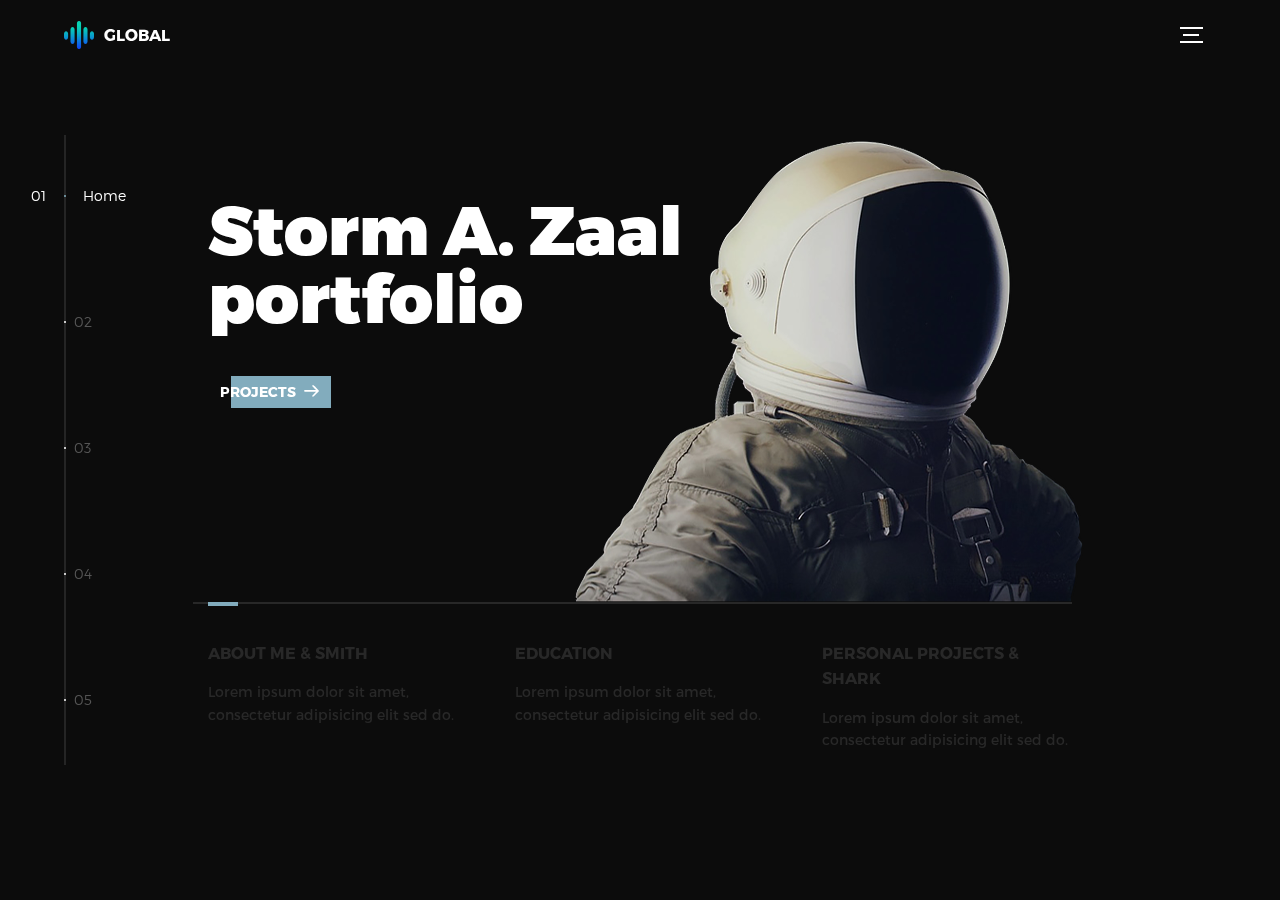
==== index.html @ e96b4e71 "another test" ====
<!DOCTYPE html>
<html lang="en">
<head>
  <title>Global</title>
  <meta charset="utf-8">
  <meta name="viewport" content="width=device-width, initial-scale=1">
  <meta http-equiv="X-UA-Compatible" content="IE=edge">
  <meta name="description" content="HTML5 website template">
  <meta name="keywords" content="global, template, html, sass, jquery">
  <meta name="author" content="Bucky Maler">
  <link rel="stylesheet" href="assets/css/main.css">
</head>
<body>

<!-- notification for small viewports and landscape oriented smartphones -->
<div class="device-notification">
  <a class="device-notification--logo" href="#0">
    <img src="assets/img/logo.png" alt="Global">
    <p>Global</p>
  </a>
  <p class="device-notification--message">We must request you orient your device to portrait or find a larger screen. You won't be disappointed.</p>
</div>

<div class="perspective effect-rotate-left">
  <div class="container"><div class="outer-nav--return"></div>
    <div id="viewport" class="l-viewport">
      <div class="l-wrapper">
        <header class="header">
          <a class="header--logo" href="#0">
            <img src="assets/img/logo.png" alt="Global">
            <p>Global</p>
          </a>
          <button class="header--cta cta">Hire Us</button>
          <div class="header--nav-toggle">
            <span></span>
          </div>
        </header>
        <nav class="l-side-nav">
          <ul class="side-nav">
            <li class="is-active"><span>Home</span></li>
            <li><span>Works</span></li>
            <li><span>About</span></li>
            <li><span>Contact</span></li>
            <li><span>Hire us</span></li>
          </ul>
        </nav>
        <ul class="l-main-content main-content">
          <li class="l-section section section--is-active">
            <div class="intro">
              <div class="intro--banner">
                <h1>Storm A. Zaal<br>portfolio</h1>
                <button class="cta">Projects
                  <svg version="1.1" id="Layer_1" xmlns="http://www.w3.org/2000/svg" xmlns:xlink="http://www.w3.org/1999/xlink" x="0px" y="0px" viewBox="0 0 150 118" style="enable-background:new 0 0 150 118;" xml:space="preserve">
                  <g transform="translate(0.000000,118.000000) scale(0.100000,-0.100000)">
                    <path d="M870,1167c-34-17-55-57-46-90c3-15,81-100,194-211l187-185l-565-1c-431,0-571-3-590-13c-55-28-64-94-18-137c21-20,33-20,597-20h575l-192-193C800,103,794,94,849,39c20-20,39-29,61-29c28,0,63,30,298,262c147,144,272,271,279,282c30,51,23,60-219,304C947,1180,926,1196,870,1167z"/>
                  </g>
                  </svg>
                  <span class="btn-background"></span>
                </button>
                <img src="assets/img/introduction-visual.png" alt="Welcome">
              </div>
              <div class="intro--options">
                <a href="#0">
                  <h3>About me &amp; Smith</h3>
                  <p>Lorem ipsum dolor sit amet, consectetur adipisicing elit sed do.</p>
                </a>
                <a href="#0">
                  <h3>Education</h3>
                  <p>Lorem ipsum dolor sit amet, consectetur adipisicing elit sed do.</p>
                </a>
                <a href="#0">
                  <h3>Personal projects &amp; shark</h3>
                  <p>Lorem ipsum dolor sit amet, consectetur adipisicing elit sed do.</p>
                </a>
              </div>
            </div>
          </li>
          <li class="l-section section">
            <div class="work">
              <h2>Selected work</h2>
              <div class="work--lockup">
                <ul class="slider">
                  <li class="slider--item slider--item-left">
                    <a href="#0">
                      <div class="slider--item-image">
                        <img src="assets/img/work-victory.jpg" alt="Victory">
                      </div>
                      <p class="slider--item-title">Victory</p>
                      <p class="slider--item-description">Lorem ipsum dolor sit amet, consectetur adipisicing elit sed do.</p>
                    </a>
                  </li>
                  <li class="slider--item slider--item-center">
                    <a href="#0">
                      <div class="slider--item-image">
                        <img src="assets/img/work-metiew-smith.jpg" alt="Metiew and Smith">
                      </div>
                      <p class="slider--item-title">Project Unframed</p>
                      <p class="slider--item-description">Lorem ipsum dolor sit amet, consectetur adipisicing elit sed do.</p>
                    </a>
                  </li>
                  <li class="slider--item slider--item-right">
                    <a href="#0">
                      <div class="slider--item-image">
                        <img src="assets/img/work-alex-nowak.jpg" alt="Alex Nowak">
                      </div>
                      <p class="slider--item-title">Alex Nowak</p>
                      <p class="slider--item-description">Lorem ipsum dolor sit amet, consectetur adipisicing elit sed do.</p>
                    </a>
                  </li>
                </ul>
                <div class="slider--prev">
                  <svg version="1.1" id="Layer_1" xmlns="http://www.w3.org/2000/svg" xmlns:xlink="http://www.w3.org/1999/xlink" x="0px" y="0px"
                  viewBox="0 0 150 118" style="enable-background:new 0 0 150 118;" xml:space="preserve">
                  <g transform="translate(0.000000,118.000000) scale(0.100000,-0.100000)">
                    <path d="M561,1169C525,1155,10,640,3,612c-3-13,1-36,8-52c8-15,134-145,281-289C527,41,562,10,590,10c22,0,41,9,61,29
                    c55,55,49,64-163,278L296,510h575c564,0,576,0,597,20c46,43,37,109-18,137c-19,10-159,13-590,13l-565,1l182,180
                    c101,99,187,188,193,199c16,30,12,57-12,84C631,1174,595,1183,561,1169z"/>
                  </g>
                  </svg>
                </div>
                <div class="slider--next">
                  <svg version="1.1" id="Layer_1" xmlns="http://www.w3.org/2000/svg" xmlns:xlink="http://www.w3.org/1999/xlink" x="0px" y="0px" viewBox="0 0 150 118" style="enable-background:new 0 0 150 118;" xml:space="preserve">
                  <g transform="translate(0.000000,118.000000) scale(0.100000,-0.100000)">
                    <path d="M870,1167c-34-17-55-57-46-90c3-15,81-100,194-211l187-185l-565-1c-431,0-571-3-590-13c-55-28-64-94-18-137c21-20,33-20,597-20h575l-192-193C800,103,794,94,849,39c20-20,39-29,61-29c28,0,63,30,298,262c147,144,272,271,279,282c30,51,23,60-219,304C947,1180,926,1196,870,1167z"/>
                  </g>
                  </svg>
                </div>
              </div>
            </div>
          </li>
          <li class="l-section section">
            <div class="about">
              <div class="about--banner">
                <h2>I am<br>testing this<br>about<br>page</h2>
                  <span>
                    <svg version="1.1" id="Layer_1" xmlns="http://www.w3.org/2000/svg" xmlns:xlink="http://www.w3.org/1999/xlink" x="0px" y="0px" viewBox="0 0 150 118" style="enable-background:new 0 0 150 118;" xml:space="preserve">
                    <g transform="translate(0.000000,118.000000) scale(0.100000,-0.100000)">
                      <path d="M870,1167c-34-17-55-57-46-90c3-15,81-100,194-211l187-185l-565-1c-431,0-571-3-590-13c-55-28-64-94-18-137c21-20,33-20,597-20h575l-192-193C800,103,794,94,849,39c20-20,39-29,61-29c28,0,63,30,298,262c147,144,272,271,279,282c30,51,23,60-219,304C947,1180,926,1196,870,1167z"/>
                    </g>
                    </svg>
                  </span>
                </a>
                <img src="assets/img/about-visual.png" alt="About Us">
              </div>
              <div class="about--options">
                <a href="#0">
                  <h3>Winners</h3>
                </a>
                <a href="#0">
                  <h3>Philosophy</h3>
                </a>
                <a href="#0">
                  <h3>History</h3>
                </a>
              </div>
            </div>
          </li>
          <li class="l-section section">
            <div class="contact">
              <div class="contact--lockup">
                <div class="modal">
                  <div class="modal--information">
                    <p>Pawia 5, 31-154 Kraków, Poland</p>
                    <a href="mailto:ouremail@gmail.com">ouremail@gmail.com</a>
                    <a href="tel:+148126287560">+48 12 628 75 60</a>
                  </div>
                  <ul class="modal--options">
                    <li><a href="#0">Bēhance</a></li>
                    <li><a href="#0">dribbble</a></li>
                    <li><a href="mailto:ouremail@gmail.com">Contact Us</a></li>
                  </ul>
                </div>
              </div>
            </div>
          </li>
          <li class="l-section section">
            <div class="hire">
              <h2>You want us to do</h2>
              <!-- checkout formspree.io for easy form setup -->
              <form class="work-request">
                <div class="work-request--options">
                  <span class="options-a">
                    <input id="opt-1" type="checkbox" value="app design">
                    <label for="opt-1">
                      <svg version="1.1" id="Layer_1" xmlns="http://www.w3.org/2000/svg" xmlns:xlink="http://www.w3.org/1999/xlink" x="0px" y="0px"
                      viewBox="0 0 150 111" style="enable-background:new 0 0 150 111;" xml:space="preserve">
                      <g transform="translate(0.000000,111.000000) scale(0.100000,-0.100000)">
                        <path d="M950,705L555,310L360,505C253,612,160,700,155,700c-6,0-44-34-85-75l-75-75l278-278L550-5l475,475c261,261,475,480,475,485c0,13-132,145-145,145C1349,1100,1167,922,950,705z"/>
                      </g>
                      </svg>
                      App Design
                    </label>
                    <input id="opt-2" type="checkbox" value="graphic design">
                    <label for="opt-2">
                      <svg version="1.1" id="Layer_1" xmlns="http://www.w3.org/2000/svg" xmlns:xlink="http://www.w3.org/1999/xlink" x="0px" y="0px"
                      viewBox="0 0 150 111" style="enable-background:new 0 0 150 111;" xml:space="preserve">
                      <g transform="translate(0.000000,111.000000) scale(0.100000,-0.100000)">
                        <path d="M950,705L555,310L360,505C253,612,160,700,155,700c-6,0-44-34-85-75l-75-75l278-278L550-5l475,475c261,261,475,480,475,485c0,13-132,145-145,145C1349,1100,1167,922,950,705z"/>
                      </g>
                      </svg>
                      Graphic Design
                    </label>
                    <input id="opt-3" type="checkbox" value="motion design">
                    <label for="opt-3">
                      <svg version="1.1" id="Layer_1" xmlns="http://www.w3.org/2000/svg" xmlns:xlink="http://www.w3.org/1999/xlink" x="0px" y="0px"
                      viewBox="0 0 150 111" style="enable-background:new 0 0 150 111;" xml:space="preserve">
                      <g transform="translate(0.000000,111.000000) scale(0.100000,-0.100000)">
                        <path d="M950,705L555,310L360,505C253,612,160,700,155,700c-6,0-44-34-85-75l-75-75l278-278L550-5l475,475c261,261,475,480,475,485c0,13-132,145-145,145C1349,1100,1167,922,950,705z"/>
                      </g>
                      </svg>
                      Motion Design
                    </label>
                  </span>
                  <span class="options-b">
                    <input id="opt-4" type="checkbox" value="ux design">
                    <label for="opt-4">
                      <svg version="1.1" id="Layer_1" xmlns="http://www.w3.org/2000/svg" xmlns:xlink="http://www.w3.org/1999/xlink" x="0px" y="0px"
                      viewBox="0 0 150 111" style="enable-background:new 0 0 150 111;" xml:space="preserve">
                      <g transform="translate(0.000000,111.000000) scale(0.100000,-0.100000)">
                        <path d="M950,705L555,310L360,505C253,612,160,700,155,700c-6,0-44-34-85-75l-75-75l278-278L550-5l475,475c261,261,475,480,475,485c0,13-132,145-145,145C1349,1100,1167,922,950,705z"/>
                      </g>
                      </svg>
                      UX Design
                    </label>
                    <input id="opt-5" type="checkbox" value="webdesign">
                    <label for="opt-5">
                      <svg version="1.1" id="Layer_1" xmlns="http://www.w3.org/2000/svg" xmlns:xlink="http://www.w3.org/1999/xlink" x="0px" y="0px"
                      viewBox="0 0 150 111" style="enable-background:new 0 0 150 111;" xml:space="preserve">
                      <g transform="translate(0.000000,111.000000) scale(0.100000,-0.100000)">
                        <path d="M950,705L555,310L360,505C253,612,160,700,155,700c-6,0-44-34-85-75l-75-75l278-278L550-5l475,475c261,261,475,480,475,485c0,13-132,145-145,145C1349,1100,1167,922,950,705z"/>
                      </g>
                      </svg>
                      Webdesign
                    </label>
                    <input id="opt-6" type="checkbox" value="marketing">
                    <label for="opt-6">
                      <svg version="1.1" id="Layer_1" xmlns="http://www.w3.org/2000/svg" xmlns:xlink="http://www.w3.org/1999/xlink" x="0px" y="0px"
                      viewBox="0 0 150 111" style="enable-background:new 0 0 150 111;" xml:space="preserve">
                      <g transform="translate(0.000000,111.000000) scale(0.100000,-0.100000)">
                        <path d="M950,705L555,310L360,505C253,612,160,700,155,700c-6,0-44-34-85-75l-75-75l278-278L550-5l475,475c261,261,475,480,475,485c0,13-132,145-145,145C1349,1100,1167,922,950,705z"/>
                      </g>
                      </svg>
                      Marketing
                    </label>
                  </span>
                </div>
                <div class="work-request--information">
                  <div class="information-name">
                    <input id="name" type="text" spellcheck="false">
                    <label for="name">Name</label>
                  </div>
                  <div class="information-email">
                    <input id="email" type="email" spellcheck="false">
                    <label for="email">Email</label>
                  </div>
                </div>
                <input type="submit" value="Send Request">
              </form>
            </div>
          </li>
        </ul>
      </div>
    </div>
  </div>
  <ul class="outer-nav">
    <li class="is-active">Home</li>
    <li>Works</li>
    <li>About</li>
    <li>Contact</li>
    <li>Hire us</li>
  </ul>
</div>

<script src="https://ajax.googleapis.com/ajax/libs/jquery/2.2.4/jquery.min.js"></script>
<script>window.jQuery || document.write('<script src="assets/js/vendor/jquery-2.2.4.min.js"><\/script>')</script>
<script src="assets/js/functions.js"></script>
</body>
</html>
---- assets/css/main.css ----
@font-face{font-family:'Montserrat';src:url("fonts/Montserrat-Black.eot");src:local("☺"),url("fonts/Montserrat-Black.woff") format("woff"),url("fonts/Montserrat-Black.ttf") format("truetype"),url("fonts/Montserrat-Black.svg") format("svg");font-weight:900;font-style:normal}@font-face{font-family:'Montserrat';src:url("fonts/Montserrat-Bold.eot");src:local("☺"),url("fonts/Montserrat-Bold.woff") format("woff"),url("fonts/Montserrat-Bold.ttf") format("truetype"),url("fonts/Montserrat-Bold.svg") format("svg");font-weight:700;font-style:normal}@font-face{font-family:'Montserrat';src:url("fonts/Montserrat-Regular.eot");src:local("☺"),url("fonts/Montserrat-Regular.woff") format("woff"),url("fonts/Montserrat-Regular.ttf") format("truetype"),url("fonts/Montserrat-Regular.svg") format("svg");font-weight:400;font-style:normal}@font-face{font-family:'Montserrat';src:url("fonts/Montserrat-Light.eot");src:local("☺"),url("fonts/Montserrat-Light.woff") format("woff"),url("fonts/Montserrat-Light.ttf") format("truetype"),url("fonts/Montserrat-Light.svg") format("svg");font-weight:300;font-style:normal}/*! normalize.css v3.0.2 | MIT License | git.io/normalize */html{font-family:sans-serif;-ms-text-size-adjust:100%;-webkit-text-size-adjust:100%}body{margin:0}article,aside,details,figcaption,figure,footer,header,hgroup,main,menu,nav,section,summary{display:block}audio,canvas,progress,video{display:inline-block;vertical-align:baseline}audio:not([controls]){display:none;height:0}[hidden],template{display:none}a{background-color:transparent}a:active,a:hover{outline:0}abbr[title]{border-bottom:1px dotted}b,strong{font-weight:bold}dfn{font-style:italic}h1{font-size:2em;margin:0.67em 0}mark{background:#ff0;color:#000}small{font-size:80%}sub,sup{font-size:75%;line-height:0;position:relative;vertical-align:baseline}sup{top:-0.5em}sub{bottom:-0.25em}img{border:0}svg:not(:root){overflow:hidden}figure{margin:1em 40px}hr{box-sizing:content-box;height:0}pre{overflow:auto}code,kbd,pre,samp{font-family:monospace, monospace;font-size:1em}button,input,optgroup,select,textarea{color:inherit;font:inherit;margin:0}button{overflow:visible}button,select{text-transform:none}button,html input[type="button"],input[type="reset"],input[type="submit"]{-webkit-appearance:button;cursor:pointer}button[disabled],html input[disabled]{cursor:default}button::-moz-focus-inner,input::-moz-focus-inner{border:0;padding:0}input{line-height:normal}input[type="checkbox"],input[type="radio"]{box-sizing:border-box;padding:0}input[type="number"]::-webkit-inner-spin-button,input[type="number"]::-webkit-outer-spin-button{height:auto}input[type="search"]{-webkit-appearance:textfield;box-sizing:content-box}input[type="search"]::-webkit-search-cancel-button,input[type="search"]::-webkit-search-decoration{-webkit-appearance:none}fieldset{border:1px solid #c0c0c0;margin:0 2px;padding:0.35em 0.625em 0.75em}legend{border:0;padding:0}textarea{overflow:auto}optgroup{font-weight:bold}table{border-collapse:collapse;border-spacing:0}td,th{padding:0}::-moz-selection{background:#FFF498}::selection{background:#FFF498}::-moz-selection{background:#FFF498}img::-moz-selection{background:transparent}img::selection{background:transparent}img::-moz-selection{background:transparent}body{-webkit-tap-highlight-color:#FFF498}body{background-color:#0c0c0c;font-size:14px;line-height:1.6;font-family:"Montserrat",sans-serif;color:#fff;-webkit-font-smoothing:antialiased;-webkit-text-size-adjust:100%}.l-viewport{position:relative;width:100%;height:100vh;box-shadow:0 0 45px 5px rgba(0,0,0,0.85);overflow:hidden}.l-wrapper{position:relative;width:1440px;max-width:90%;height:100%;margin:0 auto}.l-side-nav{position:absolute;left:0;display:-webkit-box;display:-webkit-flex;display:-ms-flexbox;display:flex;height:100%;-webkit-box-align:center;-webkit-align-items:center;-ms-flex-align:center;align-items:center}.l-side-nav::before{content:"";position:absolute;top:50%;left:0;-webkit-transform:translateY(-50%);transform:translateY(-50%);width:2px;height:70%;max-height:750px;background-color:#555;opacity:.35;z-index:10}@media (max-width: 1180px){.l-side-nav{display:none}}.l-main-content{position:relative;width:100%;height:100%;margin:0;padding:0;list-style:none}.l-section{position:absolute;width:100%;height:100%}.device-notification{display:none;position:fixed;top:0;left:0;width:100%;height:100%;-webkit-box-orient:vertical;-webkit-box-direction:normal;-webkit-flex-direction:column;-ms-flex-direction:column;flex-direction:column;-webkit-box-align:center;-webkit-align-items:center;-ms-flex-align:center;-ms-grid-row-align:center;align-items:center;-webkit-box-pack:center;-webkit-justify-content:center;-ms-flex-pack:center;justify-content:center;background-color:#0c0c0c;z-index:12}.device-notification--logo{display:-webkit-box;display:-webkit-flex;display:-ms-flexbox;display:flex;-webkit-box-align:center;-webkit-align-items:center;-ms-flex-align:center;align-items:center;text-decoration:none;color:#fff}.device-notification--logo p{margin:0 0 0 10px;font-size:16px;font-weight:700;text-transform:uppercase}.device-notification--message{width:70%;margin:30px 0 0 0;font-weight:700;text-align:center}@media (max-width: 767px) and (min-width: 601px) and (max-height: 680px){.device-notification{display:-webkit-box;display:-webkit-flex;display:-ms-flexbox;display:flex}}@media (max-width: 600px) and (min-width: 480px) and (max-height: 580px){.device-notification{display:-webkit-box;display:-webkit-flex;display:-ms-flexbox;display:flex}}@media (max-width: 736px) and (min-width: 360px) and (orientation: landscape){.device-notification{display:-webkit-box;display:-webkit-flex;display:-ms-flexbox;display:flex}}@media(max-width: 359px){.device-notification{display:-webkit-box;display:-webkit-flex;display:-ms-flexbox;display:flex}}.section{opacity:0;visibility:hidden;-webkit-transition:opacity .4s ease-in-out,visibility 0s .4s;transition:opacity .4s ease-in-out,visibility 0s .4s}.section--is-active{opacity:1;visibility:visible;z-index:1;-webkit-transition:opacity .4s ease-in-out .4s;transition:opacity .4s ease-in-out .4s}.section--next{-webkit-transform:translateY(-45px);transform:translateY(-45px);-webkit-transition:-webkit-transform .4s ease-in-out;transition:-webkit-transform .4s ease-in-out;transition:transform .4s ease-in-out;transition:transform .4s ease-in-out, -webkit-transform .4s ease-in-out}.section--prev{-webkit-transform:translateY(45px);transform:translateY(45px);-webkit-transition:-webkit-transform .4s ease-in-out;transition:-webkit-transform .4s ease-in-out;transition:transform .4s ease-in-out;transition:transform .4s ease-in-out, -webkit-transform .4s ease-in-out}.header{position:absolute;top:0;left:0;display:-webkit-box;display:-webkit-flex;display:-ms-flexbox;display:flex;width:100%;height:70px;-webkit-box-align:center;-webkit-align-items:center;-ms-flex-align:center;align-items:center;-webkit-box-pack:justify;-webkit-justify-content:space-between;-ms-flex-pack:justify;justify-content:space-between;z-index:10}.header--logo{display:-webkit-box;display:-webkit-flex;display:-ms-flexbox;display:flex;-webkit-box-align:center;-webkit-align-items:center;-ms-flex-align:center;align-items:center;text-decoration:none;color:#fff}.header--logo p{margin:0 0 0 10px;font-size:16px;font-weight:700;text-transform:uppercase}.header--nav-toggle{display:-webkit-box;display:-webkit-flex;display:-ms-flexbox;display:flex;width:50px;height:50px;-webkit-box-orient:vertical;-webkit-box-direction:normal;-webkit-flex-direction:column;-ms-flex-direction:column;flex-direction:column;-webkit-box-align:center;-webkit-align-items:center;-ms-flex-align:center;align-items:center;-webkit-box-pack:center;-webkit-justify-content:center;-ms-flex-pack:center;justify-content:center;cursor:pointer}.header--nav-toggle span,.header--nav-toggle::before,.header--nav-toggle::after{content:"";position:relative;width:16px;height:2px;background-color:#fff}.header--nav-toggle::before{bottom:5px;width:23px}.header--nav-toggle::after{top:5px;width:23px}.header--cta{position:absolute;top:50%;left:50%;-webkit-transform:translate(-50%, -50%);transform:translate(-50%, -50%);padding:0 20px;line-height:30px;text-decoration:none;color:#fff;font-weight:700;text-transform:uppercase;background-color:#82acbd;border:none;opacity:0;visibility:hidden;-webkit-transition:opacity .4s ease-in-out,visibility 0s .4s;transition:opacity .4s ease-in-out,visibility 0s .4s}.header--cta:focus{outline:none}.header--cta.is-active{opacity:1;visibility:visible;-webkit-transition:opacity .4s ease-in-out .4s;transition:opacity .4s ease-in-out .4s}@media (max-width: 767px){.header--cta{display:none}}.side-nav{position:relative;display:-webkit-box;display:-webkit-flex;display:-ms-flexbox;display:flex;width:100px;height:70%;max-height:750px;-webkit-box-orient:vertical;-webkit-box-direction:normal;-webkit-flex-direction:column;-ms-flex-direction:column;flex-direction:column;-webkit-justify-content:space-around;-ms-flex-pack:distribute;justify-content:space-around;margin:0;padding:0;list-style-position:inside;z-index:10}.side-nav>li{position:relative;top:-5px;color:#fff;font-size:6px;cursor:pointer}.side-nav>li span{position:relative;top:3px;left:10px;color:#fff;font-size:14px;font-weight:300;opacity:0;visibility:hidden}.side-nav>li::before{position:absolute;top:3px;left:10px;color:#555;font-size:14px;font-weight:300}.side-nav li:nth-child(1)::before{content:"01"}.side-nav li:nth-child(2)::before{content:"02"}.side-nav li:nth-child(3)::before{content:"03"}.side-nav li:nth-child(4)::before{content:"04"}.side-nav li:nth-child(5)::before{content:"05"}
    .side-nav li.is-active {
        color: #82acbd;
        -webkit-transition: color .4s ease-in-out;
        transition: color .4s ease-in-out
    }.side-nav li.is-active span{opacity:1;visibility:visible;-webkit-transition:opacity .4s ease-in-out;transition:opacity .4s ease-in-out}.side-nav li.is-active::before{left:-33px;color:#fff}.intro{position:relative;display:-webkit-box;display:-webkit-flex;display:-ms-flexbox;display:flex;width:900px;max-width:75%;height:100%;-webkit-box-orient:vertical;-webkit-box-direction:normal;-webkit-flex-direction:column;-ms-flex-direction:column;flex-direction:column;-webkit-box-pack:center;-webkit-justify-content:center;-ms-flex-pack:center;justify-content:center;margin:0 auto}@media (max-width: 1180px){.intro{max-width:100%}}.intro--banner{position:relative;height:475px}.intro--banner::before{content:"";position:absolute;bottom:20px;left:-15px;right:0;height:2px;background-color:#282828}
        .intro--banner::after {
            content: "";
            position: absolute;
            bottom: 18px;
            left: 0;
            width: 30px;
            height: 4px;
            background-color: #82acbd
        }.intro--banner h1{position:relative;font-size:68px;font-weight:900;line-height:1;z-index:1}.intro--banner button{position:relative;padding:5px 17px 5px 12px;font-weight:700;text-transform:uppercase;background-color:transparent;border:none}
            .intro--banner button .btn-background {
                position: absolute;
                top: 0;
                left: 23px;
                right: 0;
                height: 100%;
                background-color: #82acbd;
                z-index: -1;
                -webkit-transition: left .2s ease-in-out;
                transition: left .2s ease-in-out
            }.intro--banner button:hover .btn-background{left:0}.intro--banner button:focus{outline:none}.intro--banner button svg{position:relative;left:5px;width:15px;fill:#fff}.intro--banner img{position:absolute;bottom:21px;right:-12px}.intro--options{display:-webkit-box;display:-webkit-flex;display:-ms-flexbox;display:flex;-webkit-box-pack:justify;-webkit-justify-content:space-between;-ms-flex-pack:justify;justify-content:space-between;margin:0;padding:0;list-style:none}.intro--options>a{max-width:250px;text-decoration:none;color:#282828;-webkit-transition:color .2s ease-in-out;transition:color .2s ease-in-out}.intro--options>a:hover{color:#fff}.intro--options h3{font-size:16px;text-transform:uppercase}.intro--options p{margin-bottom:0}@media (max-width: 900px){.intro--banner{height:380px}.intro--banner h1{font-size:55px}.intro--banner img{width:430px}.intro--options>a{margin-right:30px}.intro--options>a:last-child{margin-right:0}}@media (max-width: 767px){.intro--banner{height:305px}.intro--banner h1{font-size:44px}.intro--banner img{width:330px}.intro--options{display:block}.intro--options>a{display:block;max-width:100%;margin:0 0 30px 0}.intro--options>a:last-child{margin-bottom:0}}@media (max-width: 600px){.intro--banner{height:360px}.intro--banner h1{font-size:55px}.intro--banner img{display:none}}@media (max-width: 600px) and (max-height: 750px){.intro--banner{height:auto}.intro--banner::before,.intro--banner::after{display:none}.intro--banner h1{margin-top:0}.intro--options{display:none}}.work{position:relative;display:-webkit-box;display:-webkit-flex;display:-ms-flexbox;display:flex;width:960px;max-width:80%;height:100%;-webkit-box-orient:vertical;-webkit-box-direction:normal;-webkit-flex-direction:column;-ms-flex-direction:column;flex-direction:column;-webkit-box-pack:center;-webkit-justify-content:center;-ms-flex-pack:center;justify-content:center;margin:0 auto}@media (max-width: 1180px){.work{max-width:100%}}.work h2{margin:0 0 20px 0;font-size:30px;text-align:center}.work--lockup{position:relative}.work--lockup .slider{position:relative;display:-webkit-box;display:-webkit-flex;display:-ms-flexbox;display:flex;width:80%;margin:0 auto;padding:0;list-style:none}.work--lockup .slider--item{position:absolute;display:none;text-align:center}.work--lockup .slider--item a{text-decoration:none;color:#858585}.work--lockup .slider--item-title{margin-top:10px;font-size:12px;font-weight:700;text-transform:uppercase}.work--lockup .slider--item-description{display:none;max-width:250px;margin:0 auto}.work--lockup .slider--item-image{width:150px;height:150px;margin:0 auto;border-radius:50%;overflow:hidden}.work--lockup .slider--item-image img{width:100%}.work--lockup .slider--item-left{top:50%;left:0;-webkit-transform:translateY(-50%);transform:translateY(-50%);display:block}.work--lockup .slider--item-right{top:50%;right:0;-webkit-transform:translateY(-50%);transform:translateY(-50%);display:block}.work--lockup .slider--item-center{position:relative;top:30px;left:50%;-webkit-transform:translateX(-50%);transform:translateX(-50%);display:block}.work--lockup .slider--item-center a{color:#fff}.work--lockup .slider--item-center .slider--item-title{margin-top:25px;font-size:16px}.work--lockup .slider--item-center .slider--item-description{display:block}.work--lockup .slider--item-center .slider--item-image{width:300px;height:300px}.work--lockup .slider--next,.work--lockup .slider--prev{position:absolute;top:160px;display:-webkit-box;display:-webkit-flex;display:-ms-flexbox;display:flex;width:50px;height:50px;-webkit-box-align:center;-webkit-align-items:center;-ms-flex-align:center;align-items:center;-webkit-box-pack:center;-webkit-justify-content:center;-ms-flex-pack:center;justify-content:center;background-color:#282828;border-radius:50%;cursor:pointer}.work--lockup .slider--next svg,.work--lockup .slider--prev svg{width:20px;fill:#fff}.work--lockup .slider--next{right:0}.work--lockup .slider--prev{left:0}@media (max-width: 900px){.work--lockup .slider--item-image{width:120px;height:120px}.work--lockup .slider--item-center .slider--item-image{width:240px;height:240px}.work--lockup .slider--next,.work--lockup .slider--prev{top:130px}}@media (max-width: 767px){.work--lockup .slider{width:75%}.work--lockup .slider--item-image{width:90px;height:90px}.work--lockup .slider--item-center .slider--item-image{width:190px;height:190px}.work--lockup .slider--next,.work--lockup .slider--prev{top:105px}}@media (max-width: 600px){.work--lockup .slider{width:auto}.work--lockup .slider--item-left,.work--lockup .slider--item-right{display:none}}.about{position:relative;display:-webkit-box;display:-webkit-flex;display:-ms-flexbox;display:flex;width:900px;max-width:75%;height:100%;-webkit-box-orient:vertical;-webkit-box-direction:normal;-webkit-flex-direction:column;-ms-flex-direction:column;flex-direction:column;-webkit-box-pack:center;-webkit-justify-content:center;-ms-flex-pack:center;justify-content:center;margin:0 auto}@media (max-width: 1180px){.about{max-width:100%}}.about--banner{position:relative;height:475px}
                .about--banner::before {
                    content: "";
                    position: absolute;
                    top: 20px;
                    left: 200px;
                    -webkit-transform: rotate(-25deg);
                    transform: rotate(-25deg);
                    border: 5px solid #82acbd;
                    border-right-color: transparent;
                    border-bottom-color: transparent
                }
                .about--banner::after {
                    content: "";
                    position: absolute;
                    top: 75px;
                    left: 400px;
                    -webkit-transform: rotate(45deg);
                    transform: rotate(45deg);
                    width: 10px;
                    height: 10px;
                    background-color: #82acbd
                }.about--banner h2{position:relative;margin-top:35px;font-size:68px;font-weight:900;line-height:1;z-index:1}
                    .about--banner h2::before {
                        content: "";
                        position: absolute;
                        top: 60px;
                        left: 268px;
                        width: 30px;
                        height: 30px;
                        background-color: #82acbd;
                        border-radius: 50%
                    }
                    .about--banner h2::after {
                        content: "";
                        position: absolute;
                        top: 255px;
                        left: 255px;
                        width: 10px;
                        height: 10px;
                        background-color: #82acbd
                    }.about--banner a{padding:5px 17px 5px 0;text-decoration:none;color:#fff;font-weight:700;text-transform:uppercase;background-color:transparent}.about--banner a:hover svg{left:10px}.about--banner a svg{position:relative;left:5px;width:15px;fill:#fff;-webkit-transition:left .2s ease-in-out;transition:left .2s ease-in-out}.about--banner img{position:absolute;bottom:-90px;right:-12px}.about--options{display:-webkit-box;display:-webkit-flex;display:-ms-flexbox;display:flex;max-width:600px;-webkit-box-pack:justify;-webkit-justify-content:space-between;-ms-flex-pack:justify;justify-content:space-between;margin:0;padding:0;list-style:none}
                        .about--options > a {
                            position: relative;
                            width: 150px;
                            height: 75px;
                            text-decoration: none;
                            color: #fff;
                            border: 10px solid #82acbd;
                            background-position: center;
                            background-size: cover;
                            background-repeat: no-repeat
                        }.about--options>a:nth-child(1){background-image:url("../img/about-winners.jpg")}.about--options>a:nth-child(2){background-image:url("../img/about-philosophy.jpg")}.about--options>a:nth-child(3){background-image:url("../img/about-history.jpg")}.about--options>a:hover h3{bottom:-50px}.about--options h3{position:absolute;bottom:-38px;left:10px;font-size:16px;text-transform:uppercase;-webkit-transition:bottom .2s ease-in-out,left .2s ease-in-out;transition:bottom .2s ease-in-out,left .2s ease-in-out}@media (max-width: 767px){.about--banner{height:305px}.about--banner::before{top:0;left:125px}.about--banner::after{top:35px;left:260px}.about--banner h2{margin-top:10px;font-size:44px}.about--banner h2::before{top:28px;left:168px}.about--banner h2::after{top:163px;left:163px}.about--banner img{width:315px}}@media (max-width: 600px){.about--banner{height:auto}.about--banner::before{left:155px}.about--banner::after{left:310px}.about--banner h2{margin-top:0;font-size:55px}.about--banner h2::before{top:43px;left:214px}.about--banner h2::after{top:205px;left:205px}.about--banner img{display:none}.about--options{display:none}}.contact{position:fixed;top:0;left:0;width:100%;height:100%;background-image:url("../img/contact-visual.png");background-position:center;background-size:cover;background-repeat:no-repeat}.contact--lockup{position:relative;display:-webkit-box;display:-webkit-flex;display:-ms-flexbox;display:flex;width:900px;max-width:75%;height:100%;-webkit-box-align:center;-webkit-align-items:center;-ms-flex-align:center;align-items:center;-webkit-box-pack:end;-webkit-justify-content:flex-end;-ms-flex-pack:end;justify-content:flex-end;margin:0 auto}@media (max-width: 1180px){.contact--lockup{max-width:90%}}@media (max-width: 767px){.contact--lockup{-webkit-box-pack:center;-webkit-justify-content:center;-ms-flex-pack:center;justify-content:center}}.contact--lockup .modal{padding:45px 45px;text-align:center;background-color:#0c0c0c;box-shadow:0 0 30px 0 rgba(0,0,0,0.75)}.contact--lockup .modal--information p,.contact--lockup .modal--information a{display:block;margin:14px 0;text-decoration:none;color:#fff;font-weight:700}.contact--lockup .modal--information p{margin-top:0}.contact--lockup .modal--options{margin:0;padding:0;list-style:none}.contact--lockup .modal--options>li{width:130px;margin:0 auto 25px auto}.contact--lockup .modal--options li:nth-child(1){background-color:#1769ff}.contact--lockup .modal--options li:nth-child(2){background-color:#ea4c89}
                            .contact--lockup .modal--options li:nth-child(3) {
                                margin-bottom: 0;
                                background-color: #82acbd;
                                text-transform: uppercase
                            }.contact--lockup .modal--options a{display:block;width:100%;padding:8px 0;text-decoration:none;color:#fff;font-weight:700}.hire{position:relative;display:-webkit-box;display:-webkit-flex;display:-ms-flexbox;display:flex;width:700px;max-width:75%;height:100%;-webkit-box-orient:vertical;-webkit-box-direction:normal;-webkit-flex-direction:column;-ms-flex-direction:column;flex-direction:column;-webkit-box-pack:center;-webkit-justify-content:center;-ms-flex-pack:center;justify-content:center;margin:0 auto}@media (max-width: 1180px){.hire{max-width:100%}}.hire h2{margin:0 0 20px 0;font-size:30px;text-align:center}.work-request{display:-webkit-box;display:-webkit-flex;display:-ms-flexbox;display:flex;width:100%;-webkit-box-orient:vertical;-webkit-box-direction:normal;-webkit-flex-direction:column;-ms-flex-direction:column;flex-direction:column;-webkit-box-align:center;-webkit-align-items:center;-ms-flex-align:center;align-items:center;color:#fff}
                                .work-request input[type="submit"] {
                                    width: 400px;
                                    max-width: 100%;
                                    line-height: 50px;
                                    font-size: 16px;
                                    font-weight: 700;
                                    text-transform: uppercase;
                                    background-color: #82acbd;
                                    border: none;
                                    border-radius: 0
                                }.work-request input[type="submit"]:focus{outline:none}.work-request--options{display:-webkit-box;display:-webkit-flex;display:-ms-flexbox;display:flex;width:100%;-webkit-box-orient:vertical;-webkit-box-direction:normal;-webkit-flex-direction:column;-ms-flex-direction:column;flex-direction:column;-webkit-box-align:center;-webkit-align-items:center;-ms-flex-align:center;align-items:center;margin:30px 0}.work-request--options .options-a{display:-webkit-box;display:-webkit-flex;display:-ms-flexbox;display:flex;width:100%;-webkit-box-pack:justify;-webkit-justify-content:space-between;-ms-flex-pack:justify;justify-content:space-between}.work-request--options .options-b{display:-webkit-box;display:-webkit-flex;display:-ms-flexbox;display:flex;width:72%;-webkit-flex-wrap:wrap;-ms-flex-wrap:wrap;flex-wrap:wrap;-webkit-justify-content:space-around;-ms-flex-pack:distribute;justify-content:space-around}.work-request--options label{display:block;width:200px;margin-bottom:30px;line-height:50px;font-size:16px;font-weight:700;text-align:center;border:2px solid #fff;cursor:pointer;-webkit-transition:background-color .2s ease-in-out,border-color .2s ease-in-out;transition:background-color .2s ease-in-out,border-color .2s ease-in-out}.work-request--options label svg{position:relative;left:-5px;width:0;fill:#fff;-webkit-transition:width .2s ease-in-out;transition:width .2s ease-in-out}.work-request--options input[type="checkbox"]{display:none}
                                    .work-request--options input[type="checkbox"]:checked + label {
                                        background-color: #82acbd;
                                        border-color: #82acbd
                                    }.work-request--options input[type="checkbox"]:checked+label svg{width:15px}.work-request--information{display:-webkit-box;display:-webkit-flex;display:-ms-flexbox;display:flex;width:100%;-webkit-box-pack:justify;-webkit-justify-content:space-between;-ms-flex-pack:justify;justify-content:space-between;margin-bottom:60px}.work-request--information .information-name,.work-request--information .information-email{position:relative;width:45%;height:50px;font-size:30px;font-weight:300}.work-request--information input[type="text"],.work-request--information input[type="email"]{width:100%;padding:0 0 5px 0;background-color:transparent;border:none;border-bottom:1px solid #fff;border-radius:0}.work-request--information input[type="text"]:focus,.work-request--information input[type="email"]:focus{outline:none;background-color:#0c0c0c}.work-request--information label{position:absolute;top:0;left:0;pointer-events:none;-webkit-transition:top .2s ease-in-out,font-size .2s ease-in-out;transition:top .2s ease-in-out,font-size .2s ease-in-out}.work-request--information input:focus+label,.work-request--information input.has-value+label{top:-15px;font-size:14px}@media (max-width: 767px){.work-request--options{-webkit-box-orient:horizontal;-webkit-box-direction:normal;-webkit-flex-direction:row;-ms-flex-direction:row;flex-direction:row;-webkit-justify-content:space-around;-ms-flex-pack:distribute;justify-content:space-around}.work-request--options .options-a,.work-request--options .options-b{display:block;width:auto}}@media (max-width: 600px){.work-request--options{margin:20px 0}}@media (max-width: 600px) and (max-width: 415px){.work-request--options{-webkit-box-pack:justify;-webkit-justify-content:space-between;-ms-flex-pack:justify;justify-content:space-between}}@media (max-width: 600px){.work-request--options label{width:150px;margin-bottom:15px;font-size:14px}.work-request--options input[type="checkbox"]:checked+label svg{width:12px}.work-request--information{margin-bottom:30px}.work-request--information .information-name,.work-request--information .information-email{height:40px;font-size:24px}}.perspective{position:relative;width:100%;height:100%;overflow:hidden}.perspective--modalview{position:fixed;-webkit-perspective:1500px;perspective:1500px}
.container {
    position: relative;
    -webkit-transform: translateZ(0) translateX(0) rotateY(0deg);
    transform: translateZ(0) translateX(0) rotateY(0deg);
    min-height: 100%;
    outline: 30px solid #82acbd;
    -webkit-transition: -webkit-transform .4s;
    transition: -webkit-transform .4s;
    transition: transform .4s;
    transition: transform .4s, -webkit-transform .4s
}.modalview .container{position:absolute;width:100%;height:100%;overflow:hidden;-webkit-backface-visibility:hidden;backface-visibility:hidden}.effect-rotate-left .container{-webkit-transform-origin:0% 50%;transform-origin:0% 50%;-webkit-transition:-webkit-transform .4s;transition:-webkit-transform .4s;transition:transform .4s;transition:transform .4s, -webkit-transform .4s}
.effect-rotate-left--animate .container {
    -webkit-transform: translateZ(-1800px) translateX(-50%) rotateY(45deg);
    transform: translateZ(-1800px) translateX(-50%) rotateY(45deg);
    outline: 30px solid #82acbd
}.outer-nav{position:absolute;top:50%;left:55%;-webkit-transform:translateY(-50%);transform:translateY(-50%);-webkit-transform-style:preserve-3d;transform-style:preserve-3d;margin:0;padding:0;list-style:none;text-align:center;visibility:hidden;-webkit-transition:visibility 0s .2s;transition:visibility 0s .2s}.outer-nav.is-vis{visibility:visible}.outer-nav--return{position:absolute;top:0;left:0;width:100%;height:100%;display:none;cursor:pointer;z-index:11}.outer-nav--return.is-vis{display:block}.outer-nav>li{-webkit-transform-style:preserve-3d;transform-style:preserve-3d;-webkit-transform:translateX(350px) translateZ(-1000px);transform:translateX(350px) translateZ(-1000px);font-size:55px;font-weight:900;opacity:0;cursor:pointer;-webkit-transition:opacity .2s,-webkit-transform .2s;transition:opacity .2s,-webkit-transform .2s;transition:transform .2s,opacity .2s;transition:transform .2s,opacity .2s,-webkit-transform .2s}.outer-nav>li.is-vis{-webkit-transform:translateX(0) translateZ(0);transform:translateX(0) translateZ(0);opacity:1;-webkit-transition:opacity .4s,-webkit-transform .4s;transition:opacity .4s,-webkit-transform .4s;transition:transform .4s,opacity .4s;transition:transform .4s,opacity .4s,-webkit-transform .4s}
    .outer-nav > li::before {
        content: "";
        position: absolute;
        top: 50%;
        left: 50%;
        -webkit-transform: translate(-50%, -25%);
        transform: translate(-50%, -25%);
        width: 110%;
        height: 15px;
        opacity: 0;
        background-color: #82acbd
    }.outer-nav>li.is-active::before{opacity:1}@media (max-width: 767px){.outer-nav>li{font-size:44px}}@media (max-width: 600px){.outer-nav>li{font-size:34px}}.outer-nav li.is-vis:nth-child(2){-webkit-transition-delay:.04s;transition-delay:.04s}.outer-nav li.is-vis:nth-child(3){-webkit-transition-delay:.08s;transition-delay:.08s}.outer-nav li.is-vis:nth-child(4){-webkit-transition-delay:.12s;transition-delay:.12s}.outer-nav li.is-vis:nth-child(5){-webkit-transition-delay:.16s;transition-delay:.16s}
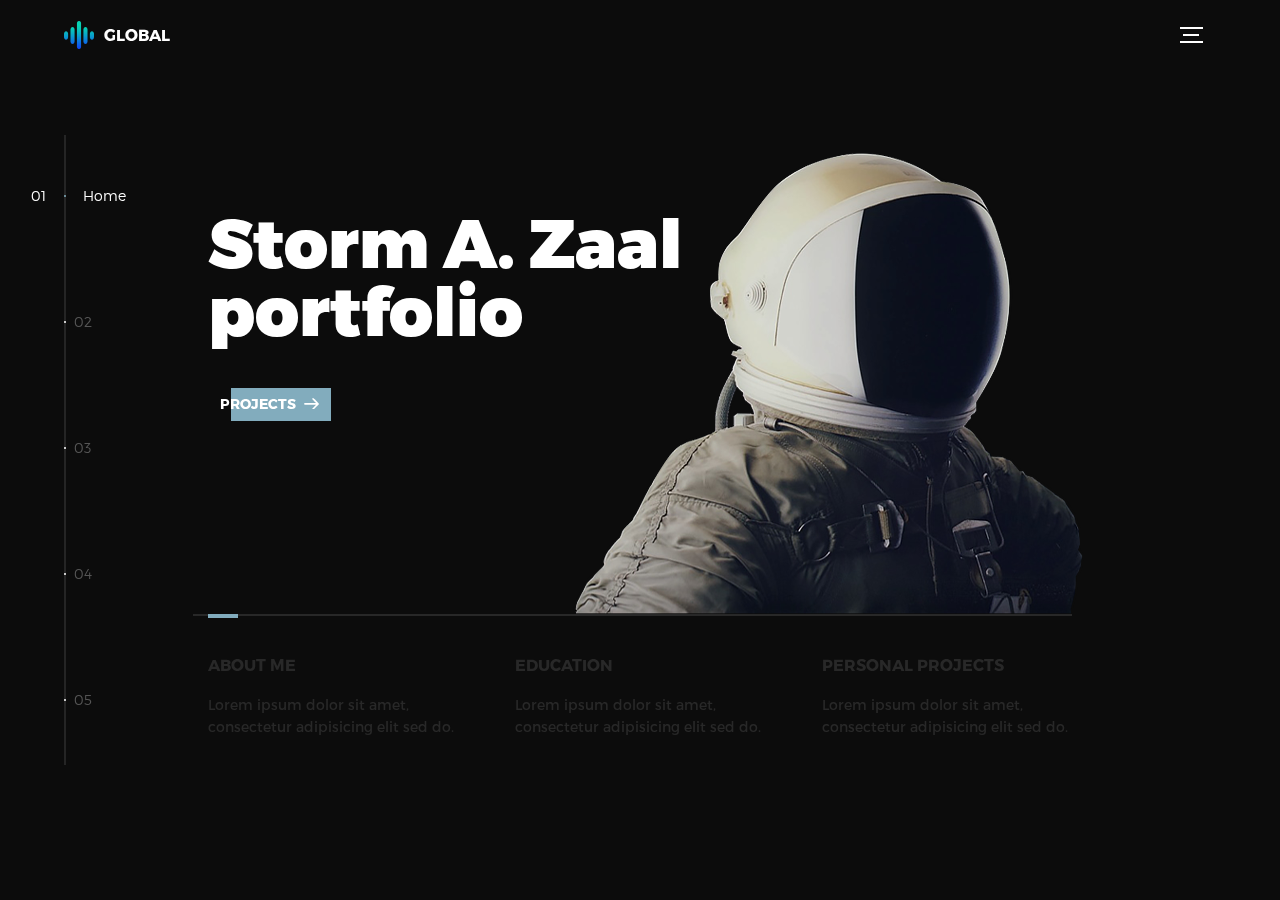
==== commit f3b2cb29: "little text update on the index" ====
--- a/index.html
+++ b/index.html
@@ -61,7 +61,7 @@
               </div>
               <div class="intro--options">
                 <a href="#0">
-                  <h3>About me &amp; Smith</h3>
+                  <h3>About me</h3>
                   <p>Lorem ipsum dolor sit amet, consectetur adipisicing elit sed do.</p>
                 </a>
                 <a href="#0">
@@ -69,7 +69,7 @@
                   <p>Lorem ipsum dolor sit amet, consectetur adipisicing elit sed do.</p>
                 </a>
                 <a href="#0">
-                  <h3>Personal projects &amp; shark</h3>
+                  <h3>Personal projects</h3>
                   <p>Lorem ipsum dolor sit amet, consectetur adipisicing elit sed do.</p>
                 </a>
               </div>
@@ -273,6 +273,7 @@
 
 <script src="https://ajax.googleapis.com/ajax/libs/jquery/2.2.4/jquery.min.js"></script>
 <script>window.jQuery || document.write('<script src="assets/js/vendor/jquery-2.2.4.min.js"><\/script>')</script>
-<script src="assets/js/functions.js"></script>
+<script src="assets/js/functions-min.js"></script>
+    <!--Update 2-->
 </body>
 </html>
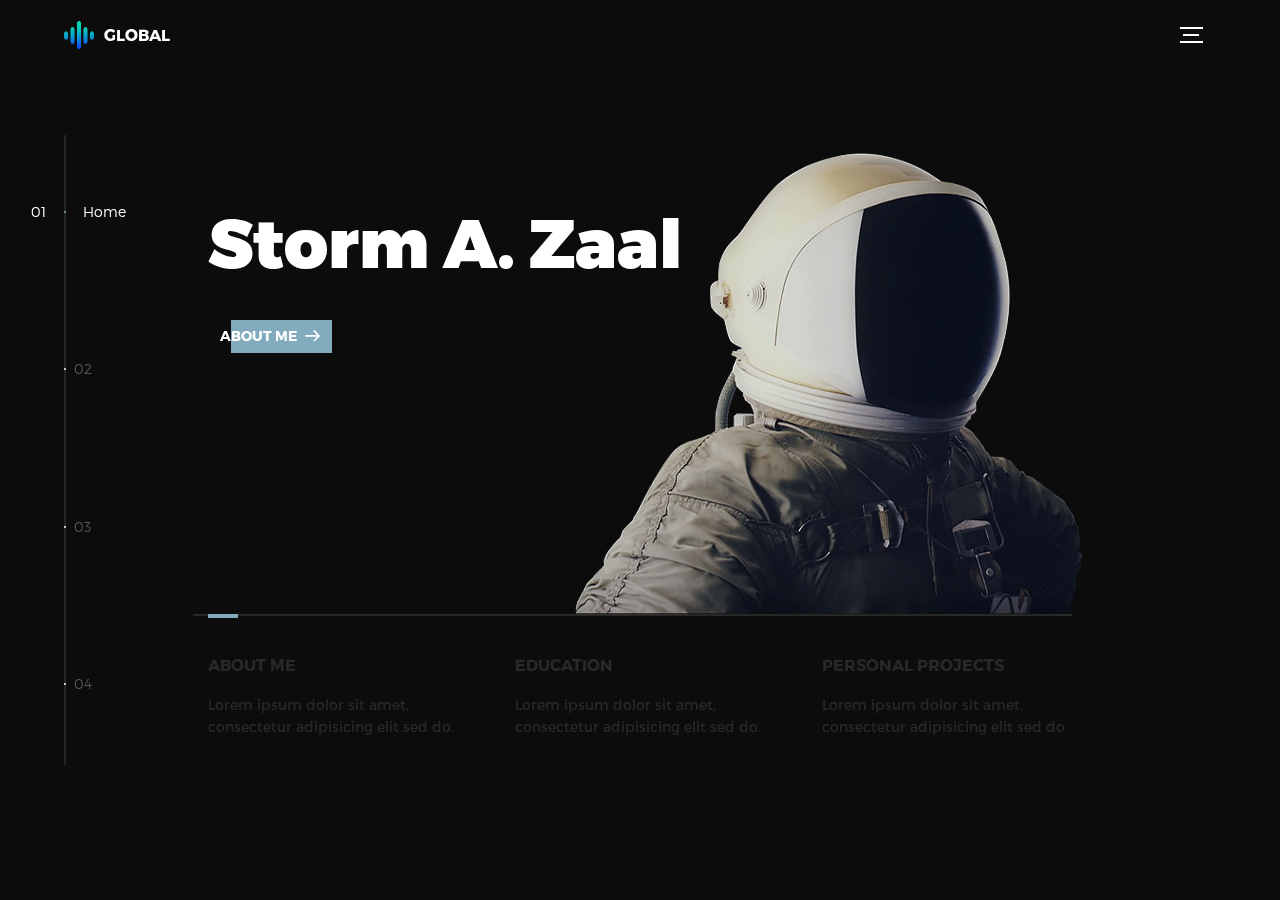
==== commit 1a14e8c7: "Shortening" ====
--- a/index.html
+++ b/index.html
@@ -30,7 +30,7 @@
             <img src="assets/img/logo.png" alt="Global">
             <p>Global</p>
           </a>
-          <button class="header--cta cta">Hire Us</button>
+          <button class="header--cta cta">About me</button>
           <div class="header--nav-toggle">
             <span></span>
           </div>
@@ -41,15 +41,14 @@
             <li><span>Works</span></li>
             <li><span>About</span></li>
             <li><span>Contact</span></li>
-            <li><span>Hire us</span></li>
           </ul>
         </nav>
         <ul class="l-main-content main-content">
           <li class="l-section section section--is-active">
             <div class="intro">
               <div class="intro--banner">
-                <h1>Storm A. Zaal<br>portfolio</h1>
-                <button class="cta">Projects
+                <h1>Storm A. Zaal</h1>
+                <button class="cta">About me
                   <svg version="1.1" id="Layer_1" xmlns="http://www.w3.org/2000/svg" xmlns:xlink="http://www.w3.org/1999/xlink" x="0px" y="0px" viewBox="0 0 150 118" style="enable-background:new 0 0 150 118;" xml:space="preserve">
                   <g transform="translate(0.000000,118.000000) scale(0.100000,-0.100000)">
                     <path d="M870,1167c-34-17-55-57-46-90c3-15,81-100,194-211l187-185l-565-1c-431,0-571-3-590-13c-55-28-64-94-18-137c21-20,33-20,597-20h575l-192-193C800,103,794,94,849,39c20-20,39-29,61-29c28,0,63,30,298,262c147,144,272,271,279,282c30,51,23,60-219,304C947,1180,926,1196,870,1167z"/>
@@ -160,102 +159,17 @@
               <div class="contact--lockup">
                 <div class="modal">
                   <div class="modal--information">
-                    <p>Pawia 5, 31-154 Kraków, Poland</p>
-                    <a href="mailto:ouremail@gmail.com">ouremail@gmail.com</a>
-                    <a href="tel:+148126287560">+48 12 628 75 60</a>
+                    <p>Spilsluizen, Groningen, Netherlands</p>
+                    <a href="mailto:stormzaalV20@gmail.com">stormzaalV20@gmail.com</a>
+                    <a href="tel:+31655282356"></a>
                   </div>
                   <ul class="modal--options">
                     <li><a href="#0">Bēhance</a></li>
                     <li><a href="#0">dribbble</a></li>
-                    <li><a href="mailto:ouremail@gmail.com">Contact Us</a></li>
+                    <li><a href="mailto:stormzaalV20@gmail.com">Contact Us</a></li>
                   </ul>
                 </div>
               </div>
-            </div>
-          </li>
-          <li class="l-section section">
-            <div class="hire">
-              <h2>You want us to do</h2>
-              <!-- checkout formspree.io for easy form setup -->
-              <form class="work-request">
-                <div class="work-request--options">
-                  <span class="options-a">
-                    <input id="opt-1" type="checkbox" value="app design">
-                    <label for="opt-1">
-                      <svg version="1.1" id="Layer_1" xmlns="http://www.w3.org/2000/svg" xmlns:xlink="http://www.w3.org/1999/xlink" x="0px" y="0px"
-                      viewBox="0 0 150 111" style="enable-background:new 0 0 150 111;" xml:space="preserve">
-                      <g transform="translate(0.000000,111.000000) scale(0.100000,-0.100000)">
-                        <path d="M950,705L555,310L360,505C253,612,160,700,155,700c-6,0-44-34-85-75l-75-75l278-278L550-5l475,475c261,261,475,480,475,485c0,13-132,145-145,145C1349,1100,1167,922,950,705z"/>
-                      </g>
-                      </svg>
-                      App Design
-                    </label>
-                    <input id="opt-2" type="checkbox" value="graphic design">
-                    <label for="opt-2">
-                      <svg version="1.1" id="Layer_1" xmlns="http://www.w3.org/2000/svg" xmlns:xlink="http://www.w3.org/1999/xlink" x="0px" y="0px"
-                      viewBox="0 0 150 111" style="enable-background:new 0 0 150 111;" xml:space="preserve">
-                      <g transform="translate(0.000000,111.000000) scale(0.100000,-0.100000)">
-                        <path d="M950,705L555,310L360,505C253,612,160,700,155,700c-6,0-44-34-85-75l-75-75l278-278L550-5l475,475c261,261,475,480,475,485c0,13-132,145-145,145C1349,1100,1167,922,950,705z"/>
-                      </g>
-                      </svg>
-                      Graphic Design
-                    </label>
-                    <input id="opt-3" type="checkbox" value="motion design">
-                    <label for="opt-3">
-                      <svg version="1.1" id="Layer_1" xmlns="http://www.w3.org/2000/svg" xmlns:xlink="http://www.w3.org/1999/xlink" x="0px" y="0px"
-                      viewBox="0 0 150 111" style="enable-background:new 0 0 150 111;" xml:space="preserve">
-                      <g transform="translate(0.000000,111.000000) scale(0.100000,-0.100000)">
-                        <path d="M950,705L555,310L360,505C253,612,160,700,155,700c-6,0-44-34-85-75l-75-75l278-278L550-5l475,475c261,261,475,480,475,485c0,13-132,145-145,145C1349,1100,1167,922,950,705z"/>
-                      </g>
-                      </svg>
-                      Motion Design
-                    </label>
-                  </span>
-                  <span class="options-b">
-                    <input id="opt-4" type="checkbox" value="ux design">
-                    <label for="opt-4">
-                      <svg version="1.1" id="Layer_1" xmlns="http://www.w3.org/2000/svg" xmlns:xlink="http://www.w3.org/1999/xlink" x="0px" y="0px"
-                      viewBox="0 0 150 111" style="enable-background:new 0 0 150 111;" xml:space="preserve">
-                      <g transform="translate(0.000000,111.000000) scale(0.100000,-0.100000)">
-                        <path d="M950,705L555,310L360,505C253,612,160,700,155,700c-6,0-44-34-85-75l-75-75l278-278L550-5l475,475c261,261,475,480,475,485c0,13-132,145-145,145C1349,1100,1167,922,950,705z"/>
-                      </g>
-                      </svg>
-                      UX Design
-                    </label>
-                    <input id="opt-5" type="checkbox" value="webdesign">
-                    <label for="opt-5">
-                      <svg version="1.1" id="Layer_1" xmlns="http://www.w3.org/2000/svg" xmlns:xlink="http://www.w3.org/1999/xlink" x="0px" y="0px"
-                      viewBox="0 0 150 111" style="enable-background:new 0 0 150 111;" xml:space="preserve">
-                      <g transform="translate(0.000000,111.000000) scale(0.100000,-0.100000)">
-                        <path d="M950,705L555,310L360,505C253,612,160,700,155,700c-6,0-44-34-85-75l-75-75l278-278L550-5l475,475c261,261,475,480,475,485c0,13-132,145-145,145C1349,1100,1167,922,950,705z"/>
-                      </g>
-                      </svg>
-                      Webdesign
-                    </label>
-                    <input id="opt-6" type="checkbox" value="marketing">
-                    <label for="opt-6">
-                      <svg version="1.1" id="Layer_1" xmlns="http://www.w3.org/2000/svg" xmlns:xlink="http://www.w3.org/1999/xlink" x="0px" y="0px"
-                      viewBox="0 0 150 111" style="enable-background:new 0 0 150 111;" xml:space="preserve">
-                      <g transform="translate(0.000000,111.000000) scale(0.100000,-0.100000)">
-                        <path d="M950,705L555,310L360,505C253,612,160,700,155,700c-6,0-44-34-85-75l-75-75l278-278L550-5l475,475c261,261,475,480,475,485c0,13-132,145-145,145C1349,1100,1167,922,950,705z"/>
-                      </g>
-                      </svg>
-                      Marketing
-                    </label>
-                  </span>
-                </div>
-                <div class="work-request--information">
-                  <div class="information-name">
-                    <input id="name" type="text" spellcheck="false">
-                    <label for="name">Name</label>
-                  </div>
-                  <div class="information-email">
-                    <input id="email" type="email" spellcheck="false">
-                    <label for="email">Email</label>
-                  </div>
-                </div>
-                <input type="submit" value="Send Request">
-              </form>
             </div>
           </li>
         </ul>
@@ -267,7 +181,6 @@
     <li>Works</li>
     <li>About</li>
     <li>Contact</li>
-    <li>Hire us</li>
   </ul>
 </div>
 
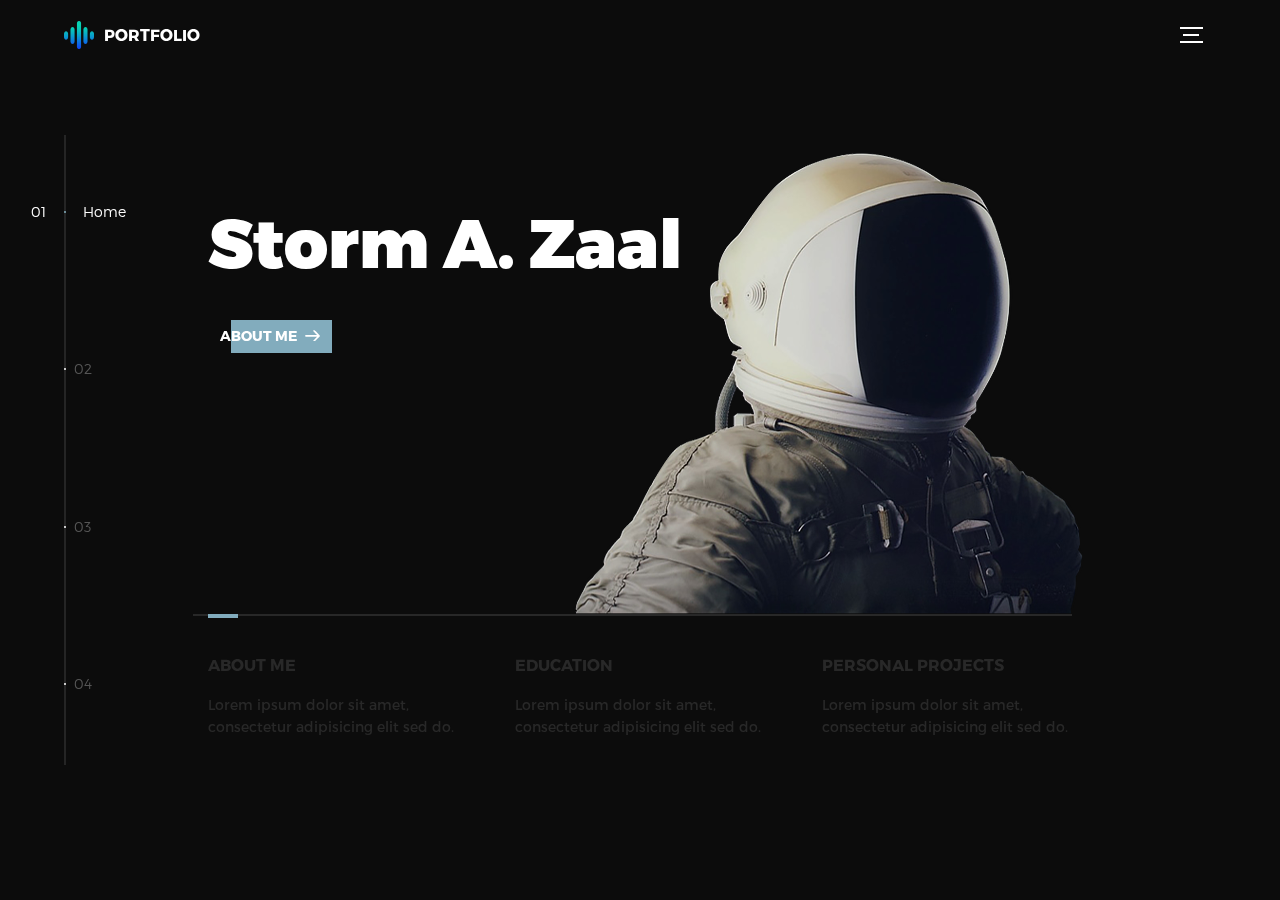
==== commit 4b34850d: "Little things" ====
--- a/index.html
+++ b/index.html
@@ -1,11 +1,11 @@
 <!DOCTYPE html>
 <html lang="en">
 <head>
-  <title>Global</title>
+  <title>Storm A. Zaal</title>
   <meta charset="utf-8">
   <meta name="viewport" content="width=device-width, initial-scale=1">
   <meta http-equiv="X-UA-Compatible" content="IE=edge">
-  <meta name="description" content="HTML5 website template">
+  <meta name="description" content="Storm A. Zaal">
   <meta name="keywords" content="global, template, html, sass, jquery">
   <meta name="author" content="Bucky Maler">
   <link rel="stylesheet" href="assets/css/main.css">
@@ -15,12 +15,13 @@
 <!-- notification for small viewports and landscape oriented smartphones -->
 <div class="device-notification">
   <a class="device-notification--logo" href="#0">
-    <img src="assets/img/logo.png" alt="Global">
-    <p>Global</p>
+    <img src="assets/img/logo.png" alt="Portfolio">
+    <p>Portfolio</p>
   </a>
   <p class="device-notification--message">We must request you orient your device to portrait or find a larger screen. You won't be disappointed.</p>
 </div>
 
+<!--Outer navigation area with the in-header hamburger style button-->
 <div class="perspective effect-rotate-left">
   <div class="container"><div class="outer-nav--return"></div>
     <div id="viewport" class="l-viewport">
@@ -28,7 +29,7 @@
         <header class="header">
           <a class="header--logo" href="#0">
             <img src="assets/img/logo.png" alt="Global">
-            <p>Global</p>
+            <p>Portfolio</p>
           </a>
           <button class="header--cta cta">About me</button>
           <div class="header--nav-toggle">
@@ -43,6 +44,8 @@
             <li><span>Contact</span></li>
           </ul>
         </nav>
+
+        <!--Landing page first content-->
         <ul class="l-main-content main-content">
           <li class="l-section section section--is-active">
             <div class="intro">
@@ -74,11 +77,14 @@
               </div>
             </div>
           </li>
+
+          <!--Project/work second page selection-->
           <li class="l-section section">
             <div class="work">
-              <h2>Selected work</h2>
+              <h2>Projects</h2>
               <div class="work--lockup">
                 <ul class="slider">
+                  <!--First slider item-->
                   <li class="slider--item slider--item-left">
                     <a href="#0">
                       <div class="slider--item-image">
@@ -88,15 +94,17 @@
                       <p class="slider--item-description">Lorem ipsum dolor sit amet, consectetur adipisicing elit sed do.</p>
                     </a>
                   </li>
+                  <!--Second slider item-->
                   <li class="slider--item slider--item-center">
-                    <a href="#0">
+                    <a href="pages/ProjectUnframed.html">
                       <div class="slider--item-image">
                         <img src="assets/img/work-metiew-smith.jpg" alt="Metiew and Smith">
                       </div>
                       <p class="slider--item-title">Project Unframed</p>
-                      <p class="slider--item-description">Lorem ipsum dolor sit amet, consectetur adipisicing elit sed do.</p>
+                      <p class="slider--item-description">A museum trapped between realms. Physicals puzzles and a mysterious narrative.</p>
                     </a>
                   </li>
+                  <!--Third slider item-->
                   <li class="slider--item slider--item-right">
                     <a href="#0">
                       <div class="slider--item-image">
@@ -107,6 +115,7 @@
                     </a>
                   </li>
                 </ul>
+                <!--Slider button previous-->
                 <div class="slider--prev">
                   <svg version="1.1" id="Layer_1" xmlns="http://www.w3.org/2000/svg" xmlns:xlink="http://www.w3.org/1999/xlink" x="0px" y="0px"
                   viewBox="0 0 150 118" style="enable-background:new 0 0 150 118;" xml:space="preserve">
@@ -117,6 +126,7 @@
                   </g>
                   </svg>
                 </div>
+                <!--Slider button next-->
                 <div class="slider--next">
                   <svg version="1.1" id="Layer_1" xmlns="http://www.w3.org/2000/svg" xmlns:xlink="http://www.w3.org/1999/xlink" x="0px" y="0px" viewBox="0 0 150 118" style="enable-background:new 0 0 150 118;" xml:space="preserve">
                   <g transform="translate(0.000000,118.000000) scale(0.100000,-0.100000)">
@@ -127,6 +137,8 @@
               </div>
             </div>
           </li>
+
+          <!--About section-->
           <li class="l-section section">
             <div class="about">
               <div class="about--banner">
@@ -154,6 +166,8 @@
               </div>
             </div>
           </li>
+
+          <!--Contact section last page-->
           <li class="l-section section">
             <div class="contact">
               <div class="contact--lockup">
@@ -176,6 +190,8 @@
       </div>
     </div>
   </div>
+
+  <!--More outer navigation stuff-->
   <ul class="outer-nav">
     <li class="is-active">Home</li>
     <li>Works</li>
@@ -185,8 +201,9 @@
 </div>
 
 <script src="https://ajax.googleapis.com/ajax/libs/jquery/2.2.4/jquery.min.js"></script>
+<script src="https://hammerjs.github.io/dist/hammer.min.js"></script>
 <script>window.jQuery || document.write('<script src="assets/js/vendor/jquery-2.2.4.min.js"><\/script>')</script>
-<script src="assets/js/functions-min.js"></script>
-    <!--Update 2-->
+<script src="assets/js/functions.js"></script>
+    <!--(Not up to date) update counter: Update 2-->
 </body>
 </html>
